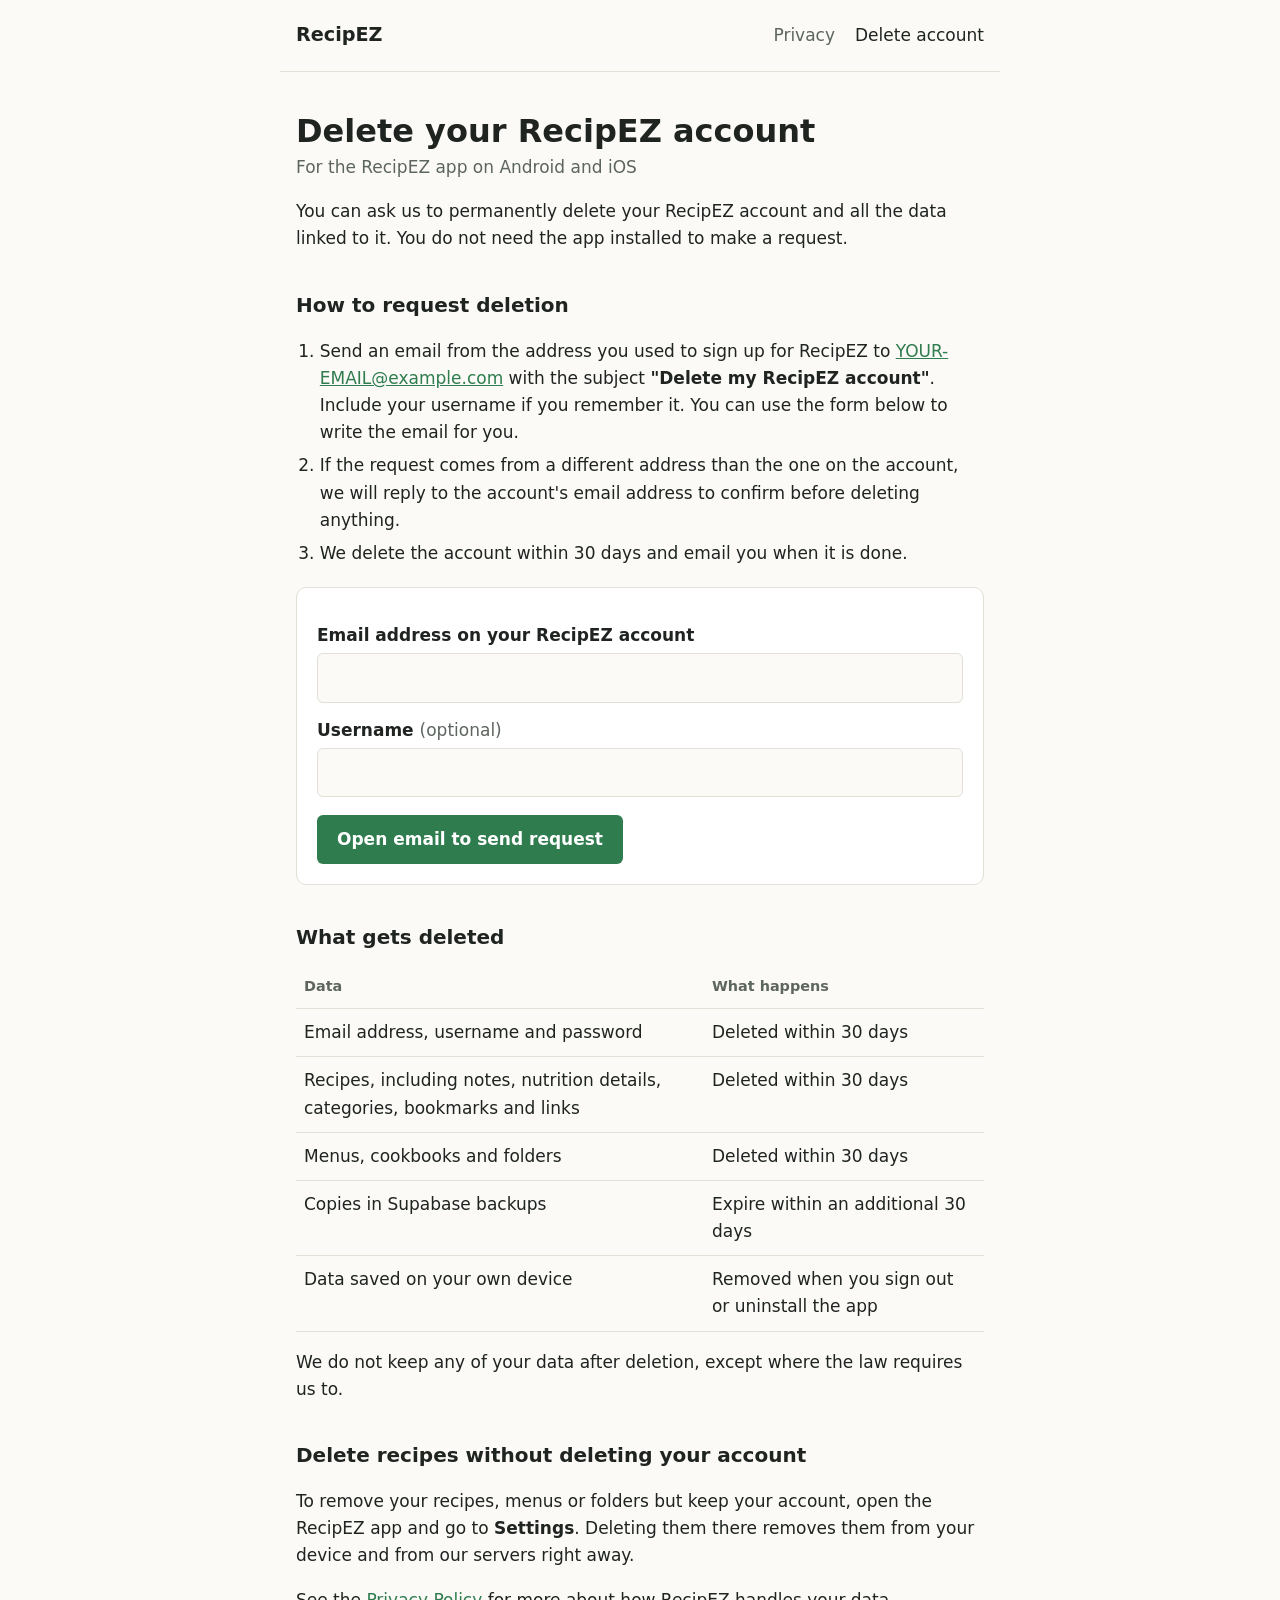
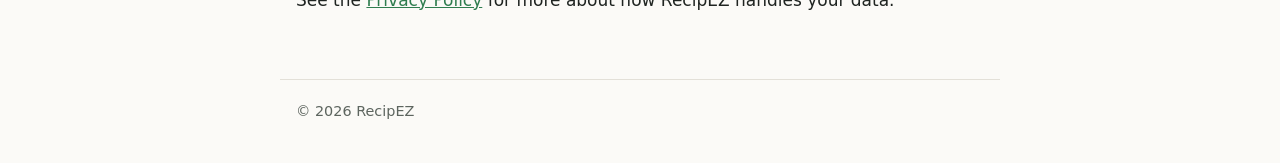
==== delete-account.html @ d51e1b5e "Initial Commit" ====
<!doctype html>
<html lang="en">
<head>
  <meta charset="utf-8">
  <meta name="viewport" content="width=device-width, initial-scale=1">
  <title>Delete RecipEZ Account</title>
  <meta name="description" content="How to request deletion of your RecipEZ account and associated data.">
  <link rel="stylesheet" href="style.css">
</head>
<body>
  <header>
    <a class="brand" href="./">RecipEZ</a>
    <nav>
      <a href="privacy.html">Privacy</a>
      <a href="delete-account.html" aria-current="page">Delete account</a>
    </nav>
  </header>

  <main>
    <h1>Delete your RecipEZ account</h1>
    <p class="meta">For the RecipEZ app on Android and iOS</p>

    <p>You can ask us to permanently delete your RecipEZ account and all the data linked to it. You do not need the app installed to make a request.</p>

    <h2>How to request deletion</h2>
    <ol>
      <li>Send an email from the address you used to sign up for RecipEZ to <a class="contact-email" href="mailto:YOUR-EMAIL@example.com">YOUR-EMAIL@example.com</a> with the subject <strong>"Delete my RecipEZ account"</strong>. Include your username if you remember it. You can use the form below to write the email for you.</li>
      <li>If the request comes from a different address than the one on the account, we will reply to the account's email address to confirm before deleting anything.</li>
      <li>We delete the account within 30 days and email you when it is done.</li>
    </ol>

    <div class="card">
      <form id="delete-form">
        <label for="account-email">Email address on your RecipEZ account</label>
        <input id="account-email" type="email" required autocomplete="email">

        <label for="username">Username <span class="optional">(optional)</span></label>
        <input id="username" type="text" autocomplete="username">

        <button class="button" type="submit">Open email to send request</button>
      </form>
    </div>

    <h2>What gets deleted</h2>
    <table>
      <thead>
        <tr><th>Data</th><th>What happens</th></tr>
      </thead>
      <tbody>
        <tr><td>Email address, username and password</td><td>Deleted within 30 days</td></tr>
        <tr><td>Recipes, including notes, nutrition details, categories, bookmarks and links</td><td>Deleted within 30 days</td></tr>
        <tr><td>Menus, cookbooks and folders</td><td>Deleted within 30 days</td></tr>
        <tr><td>Copies in Supabase backups</td><td>Expire within an additional 30 days</td></tr>
        <tr><td>Data saved on your own device</td><td>Removed when you sign out or uninstall the app</td></tr>
      </tbody>
    </table>
    <p>We do not keep any of your data after deletion, except where the law requires us to.</p>

    <h2>Delete recipes without deleting your account</h2>
    <p>To remove your recipes, menus or folders but keep your account, open the RecipEZ app and go to <strong>Settings</strong>. Deleting them there removes them from your device and from our servers right away.</p>

    <p>See the <a href="privacy.html">Privacy Policy</a> for more about how RecipEZ handles your data.</p>
  </main>

  <footer>&copy; 2026 RecipEZ</footer>

  <script>
    document.getElementById('delete-form').addEventListener('submit', function (e) {
      e.preventDefault();
      var to = document.querySelector('.contact-email').getAttribute('href').replace('mailto:', '');
      var email = document.getElementById('account-email').value.trim();
      var username = document.getElementById('username').value.trim();
      var body = 'Please delete my RecipEZ account and all associated data.\n\n' +
        'Account email: ' + email + '\n' +
        'Username: ' + (username || '(not provided)') + '\n';
      window.location.href = 'mailto:' + to +
        '?subject=' + encodeURIComponent('Delete my RecipEZ account') +
        '&body=' + encodeURIComponent(body);
    });
  </script>
</body>
</html>
---- style.css ----
:root {
  --bg: #fbfaf7;
  --surface: #ffffff;
  --text: #1f2421;
  --muted: #5d655f;
  --border: #e3e0d8;
  --accent: #2f7d4f;
  --accent-text: #ffffff;
  --note-bg: #eef6f0;
}

@media (prefers-color-scheme: dark) {
  :root {
    --bg: #141715;
    --surface: #1c201d;
    --text: #e6e9e6;
    --muted: #a3aba5;
    --border: #2f3531;
    --accent: #6cc28f;
    --accent-text: #0f1a13;
    --note-bg: #1d2a22;
  }
}

* { box-sizing: border-box; }

body {
  margin: 0;
  background: var(--bg);
  color: var(--text);
  font: 17px/1.6 system-ui, -apple-system, "Segoe UI", Roboto, sans-serif;
}

header, main, footer {
  max-width: 720px;
  margin: 0 auto;
  padding: 0 16px;
}

header {
  display: flex;
  align-items: center;
  justify-content: space-between;
  flex-wrap: wrap;
  gap: 8px 24px;
  padding-top: 20px;
  padding-bottom: 20px;
  border-bottom: 1px solid var(--border);
}

header .brand {
  font-weight: 700;
  font-size: 1.2rem;
  color: var(--text);
  text-decoration: none;
}

nav { display: flex; gap: 20px; }
nav a { color: var(--muted); text-decoration: none; }
nav a:hover, nav a[aria-current="page"] { color: var(--text); }

main { padding-top: 24px; padding-bottom: 48px; }

h1 { font-size: 2rem; line-height: 1.2; margin: 16px 0 4px; }
h2 { font-size: 1.25rem; margin: 36px 0 8px; }
a { color: var(--accent); }
.meta { color: var(--muted); margin-top: 0; }
ul, ol { padding-left: 1.4em; }
li { margin: 6px 0; }

.note {
  background: var(--note-bg);
  border-radius: 8px;
  padding: 14px 18px;
  margin: 20px 0;
}

.card {
  background: var(--surface);
  border: 1px solid var(--border);
  border-radius: 10px;
  padding: 20px;
  margin: 20px 0;
}

label { display: block; font-weight: 600; margin: 14px 0 4px; }
label .optional { font-weight: 400; color: var(--muted); }

input {
  width: 100%;
  font: inherit;
  padding: 10px 12px;
  border: 1px solid var(--border);
  border-radius: 6px;
  background: var(--bg);
  color: var(--text);
}

.button {
  display: inline-block;
  margin-top: 18px;
  padding: 11px 20px;
  border: 0;
  border-radius: 6px;
  background: var(--accent);
  color: var(--accent-text);
  font: inherit;
  font-weight: 600;
  text-decoration: none;
  cursor: pointer;
}

table { border-collapse: collapse; width: 100%; margin: 12px 0; }
th, td { text-align: left; vertical-align: top; padding: 10px 8px; border-bottom: 1px solid var(--border); }
th { font-size: 0.9rem; color: var(--muted); font-weight: 600; }

footer {
  padding-top: 20px;
  padding-bottom: 40px;
  border-top: 1px solid var(--border);
  color: var(--muted);
  font-size: 0.9rem;
}
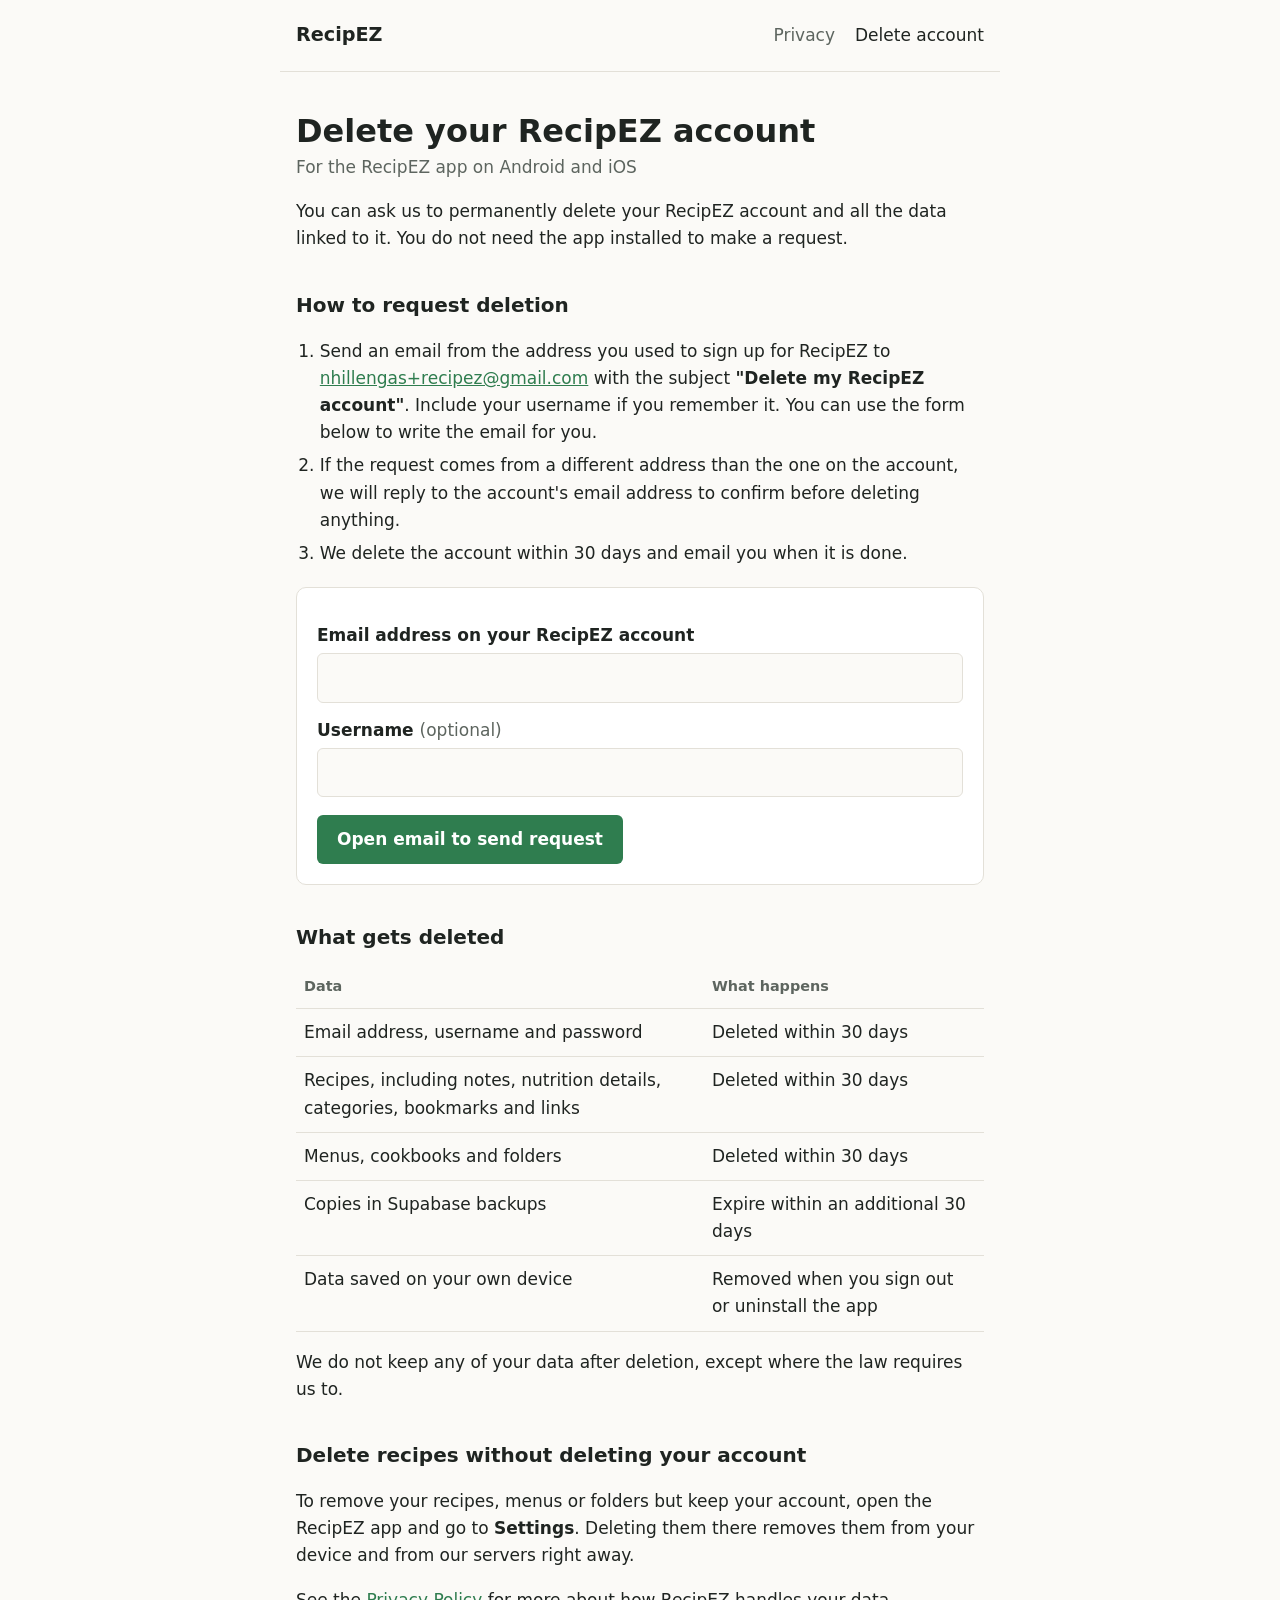
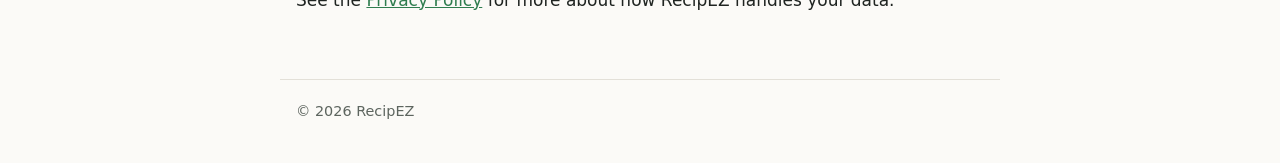
==== commit 4c7d8c68: "added email address" ====
--- a/delete-account.html
+++ b/delete-account.html
@@ -24,7 +24,7 @@
 
     <h2>How to request deletion</h2>
     <ol>
-      <li>Send an email from the address you used to sign up for RecipEZ to <a class="contact-email" href="mailto:YOUR-EMAIL@example.com">YOUR-EMAIL@example.com</a> with the subject <strong>"Delete my RecipEZ account"</strong>. Include your username if you remember it. You can use the form below to write the email for you.</li>
+      <li>Send an email from the address you used to sign up for RecipEZ to <a class="contact-email" href="#">(enable JavaScript to see our email)</a> with the subject <strong>"Delete my RecipEZ account"</strong>. Include your username if you remember it. You can use the form below to write the email for you.</li>
       <li>If the request comes from a different address than the one on the account, we will reply to the account's email address to confirm before deleting anything.</li>
       <li>We delete the account within 30 days and email you when it is done.</li>
     </ol>
@@ -64,16 +64,16 @@
 
   <footer>&copy; 2026 RecipEZ</footer>
 
+  <script src="contact.js"></script>
   <script>
     document.getElementById('delete-form').addEventListener('submit', function (e) {
       e.preventDefault();
-      var to = document.querySelector('.contact-email').getAttribute('href').replace('mailto:', '');
       var email = document.getElementById('account-email').value.trim();
       var username = document.getElementById('username').value.trim();
       var body = 'Please delete my RecipEZ account and all associated data.\n\n' +
         'Account email: ' + email + '\n' +
         'Username: ' + (username || '(not provided)') + '\n';
-      window.location.href = 'mailto:' + to +
+      window.location.href = 'mailto:' + CONTACT_EMAIL +
         '?subject=' + encodeURIComponent('Delete my RecipEZ account') +
         '&body=' + encodeURIComponent(body);
     });
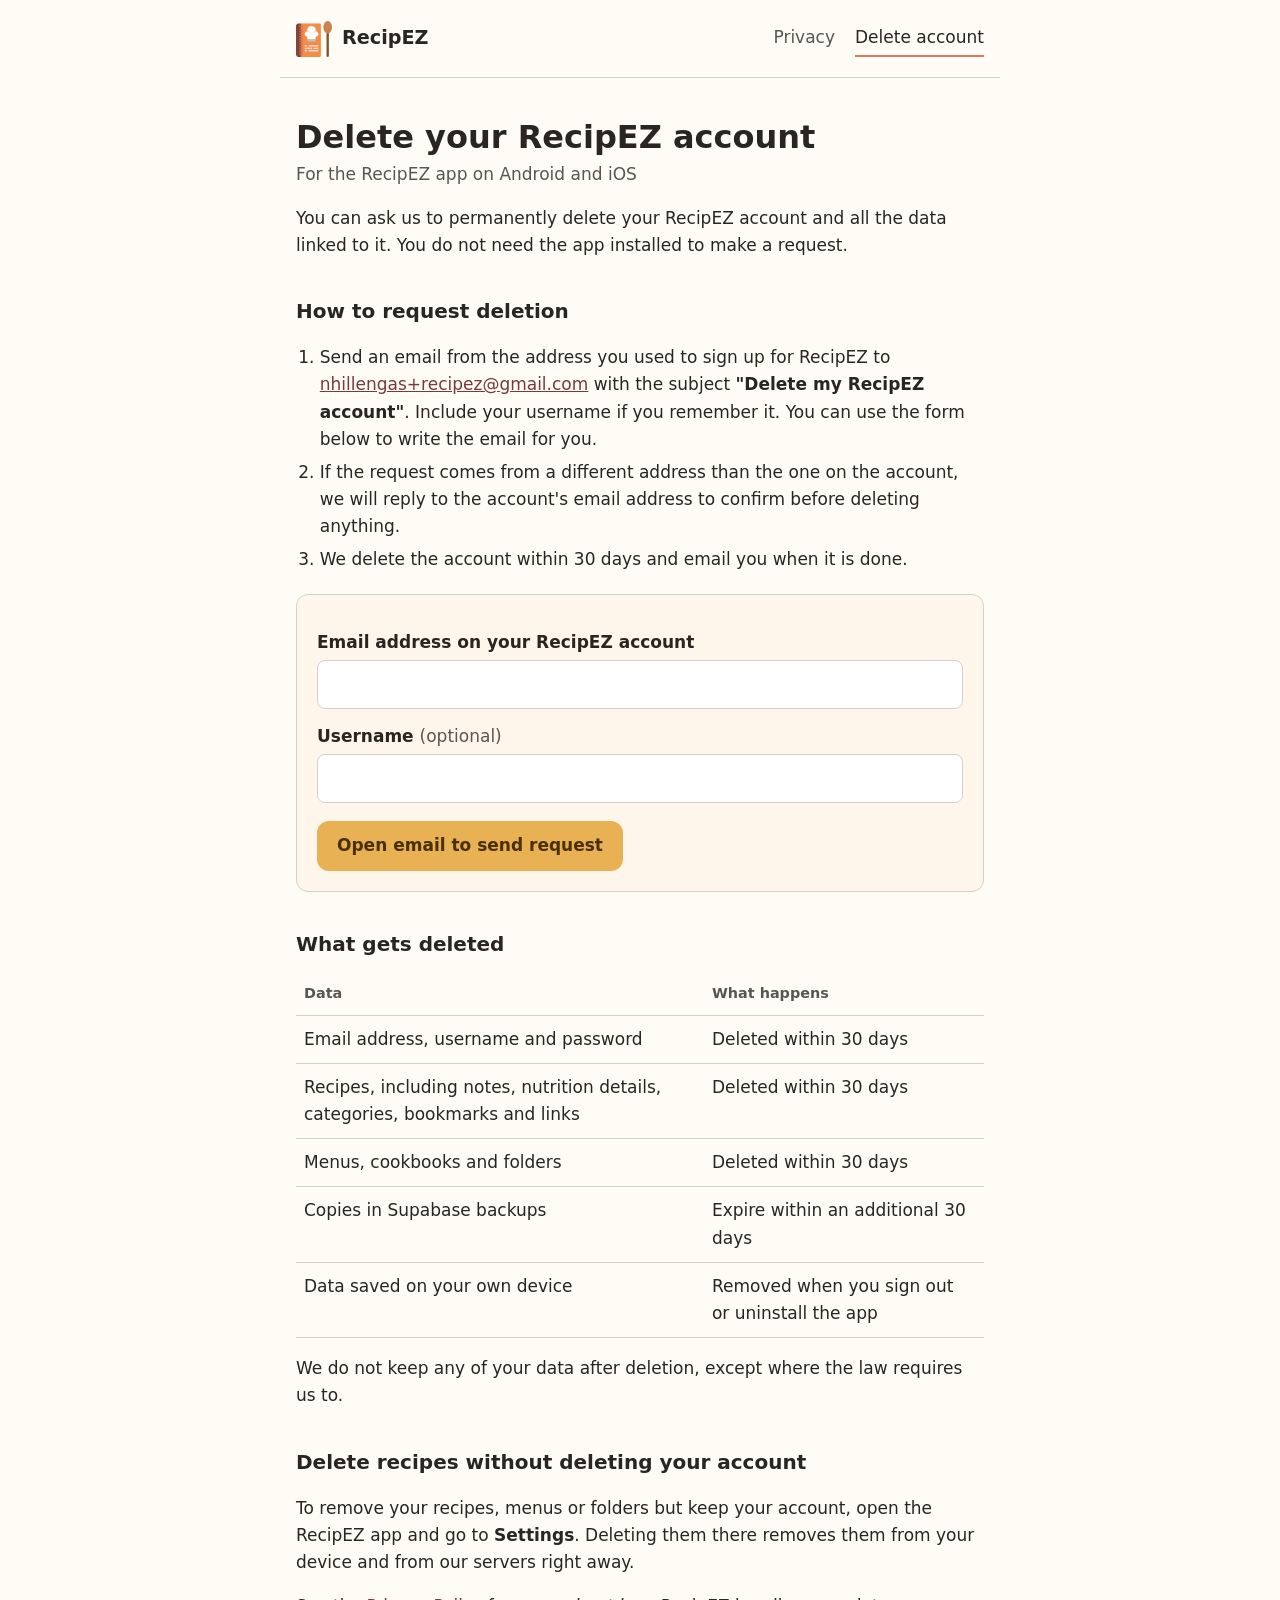
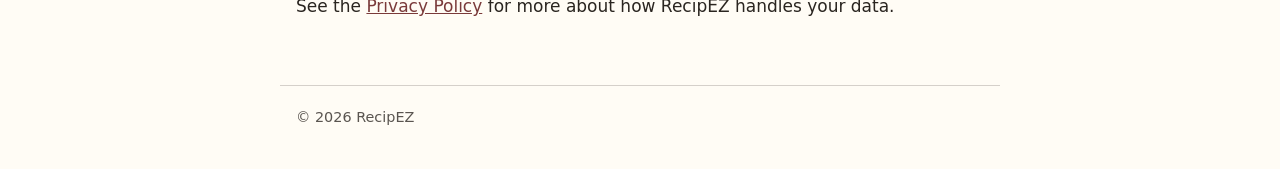
==== commit d58a03ef: "fixed icons and styling" ====
--- a/delete-account.html
+++ b/delete-account.html
@@ -5,11 +5,16 @@
   <meta name="viewport" content="width=device-width, initial-scale=1">
   <title>Delete RecipEZ Account</title>
   <meta name="description" content="How to request deletion of your RecipEZ account and associated data.">
+  <link rel="icon" href="favicon.ico" sizes="48x48">
+  <link rel="icon" type="image/png" sizes="32x32" href="icons/favicon-32.png">
+  <link rel="icon" type="image/png" sizes="192x192" href="icons/favicon-192.png">
+  <link rel="apple-touch-icon" href="icons/apple-touch-icon.png">
+  <meta name="theme-color" content="#FFFCF5">
   <link rel="stylesheet" href="style.css">
 </head>
 <body>
   <header>
-    <a class="brand" href="./">RecipEZ</a>
+    <a class="brand" href="./"><img src="icons/favicon-192.png" alt="" width="36" height="36">RecipEZ</a>
     <nav>
       <a href="privacy.html">Privacy</a>
       <a href="delete-account.html" aria-current="page">Delete account</a>
--- a/style.css
+++ b/style.css
@@ -1,25 +1,18 @@
+/* Colors match the RecipEZ app's light theme (recipe-app/src/theme/theme.ts).
+   The app is light-only, so the site is too. */
 :root {
-  --bg: #fbfaf7;
-  --surface: #ffffff;
-  --text: #1f2421;
-  --muted: #5d655f;
-  --border: #e3e0d8;
-  --accent: #2f7d4f;
-  --accent-text: #ffffff;
-  --note-bg: #eef6f0;
-}
-
-@media (prefers-color-scheme: dark) {
-  :root {
-    --bg: #141715;
-    --surface: #1c201d;
-    --text: #e6e9e6;
-    --muted: #a3aba5;
-    --border: #2f3531;
-    --accent: #6cc28f;
-    --accent-text: #0f1a13;
-    --note-bg: #1d2a22;
-  }
+  color-scheme: light;
+  --bg: #FFFCF5;           /* background */
+  --surface: #FFF6EB;      /* elevation level2 */
+  --text: #2A2520;         /* onSurface */
+  --muted: #5A5550;        /* onSurfaceVariant */
+  --border: #D5D0CA;       /* outlineVariant */
+  --primary: #E8B154;      /* primary (golden) */
+  --on-primary: #4A3000;   /* onPrimary */
+  --secondary: #D97B5F;    /* secondary (coral) */
+  --link: #7A3A3A;         /* tertiary (burgundy); gold is too light for text */
+  --note-bg: #F4E8B8;      /* primaryContainer */
+  --radius: 12px;          /* roundness */
 }
 
 * { box-sizing: border-box; }
@@ -49,28 +42,35 @@
 }
 
 header .brand {
+  display: flex;
+  align-items: center;
+  gap: 10px;
   font-weight: 700;
   font-size: 1.2rem;
   color: var(--text);
   text-decoration: none;
 }
 
+header .brand img { width: 36px; height: 36px; }
+
 nav { display: flex; gap: 20px; }
-nav a { color: var(--muted); text-decoration: none; }
-nav a:hover, nav a[aria-current="page"] { color: var(--text); }
+nav a { color: var(--muted); text-decoration: none; padding: 4px 0; border-bottom: 2px solid transparent; }
+nav a:hover { color: var(--text); }
+nav a[aria-current="page"] { color: var(--text); border-bottom-color: var(--secondary); }
 
 main { padding-top: 24px; padding-bottom: 48px; }
 
 h1 { font-size: 2rem; line-height: 1.2; margin: 16px 0 4px; }
 h2 { font-size: 1.25rem; margin: 36px 0 8px; }
-a { color: var(--accent); }
+a { color: var(--link); }
+input:focus, .button:focus-visible { outline: 2px solid var(--primary); outline-offset: 1px; }
 .meta { color: var(--muted); margin-top: 0; }
 ul, ol { padding-left: 1.4em; }
 li { margin: 6px 0; }
 
 .note {
   background: var(--note-bg);
-  border-radius: 8px;
+  border-radius: var(--radius);
   padding: 14px 18px;
   margin: 20px 0;
 }
@@ -78,7 +78,7 @@
 .card {
   background: var(--surface);
   border: 1px solid var(--border);
-  border-radius: 10px;
+  border-radius: var(--radius);
   padding: 20px;
   margin: 20px 0;
 }
@@ -91,8 +91,8 @@
   font: inherit;
   padding: 10px 12px;
   border: 1px solid var(--border);
-  border-radius: 6px;
-  background: var(--bg);
+  border-radius: 8px;
+  background: #fff;
   color: var(--text);
 }
 
@@ -101,14 +101,15 @@
   margin-top: 18px;
   padding: 11px 20px;
   border: 0;
-  border-radius: 6px;
-  background: var(--accent);
-  color: var(--accent-text);
+  border-radius: var(--radius);
+  background: var(--primary);
+  color: var(--on-primary);
   font: inherit;
   font-weight: 600;
   text-decoration: none;
   cursor: pointer;
 }
+.button:hover { filter: brightness(0.95); }
 
 table { border-collapse: collapse; width: 100%; margin: 12px 0; }
 th, td { text-align: left; vertical-align: top; padding: 10px 8px; border-bottom: 1px solid var(--border); }
